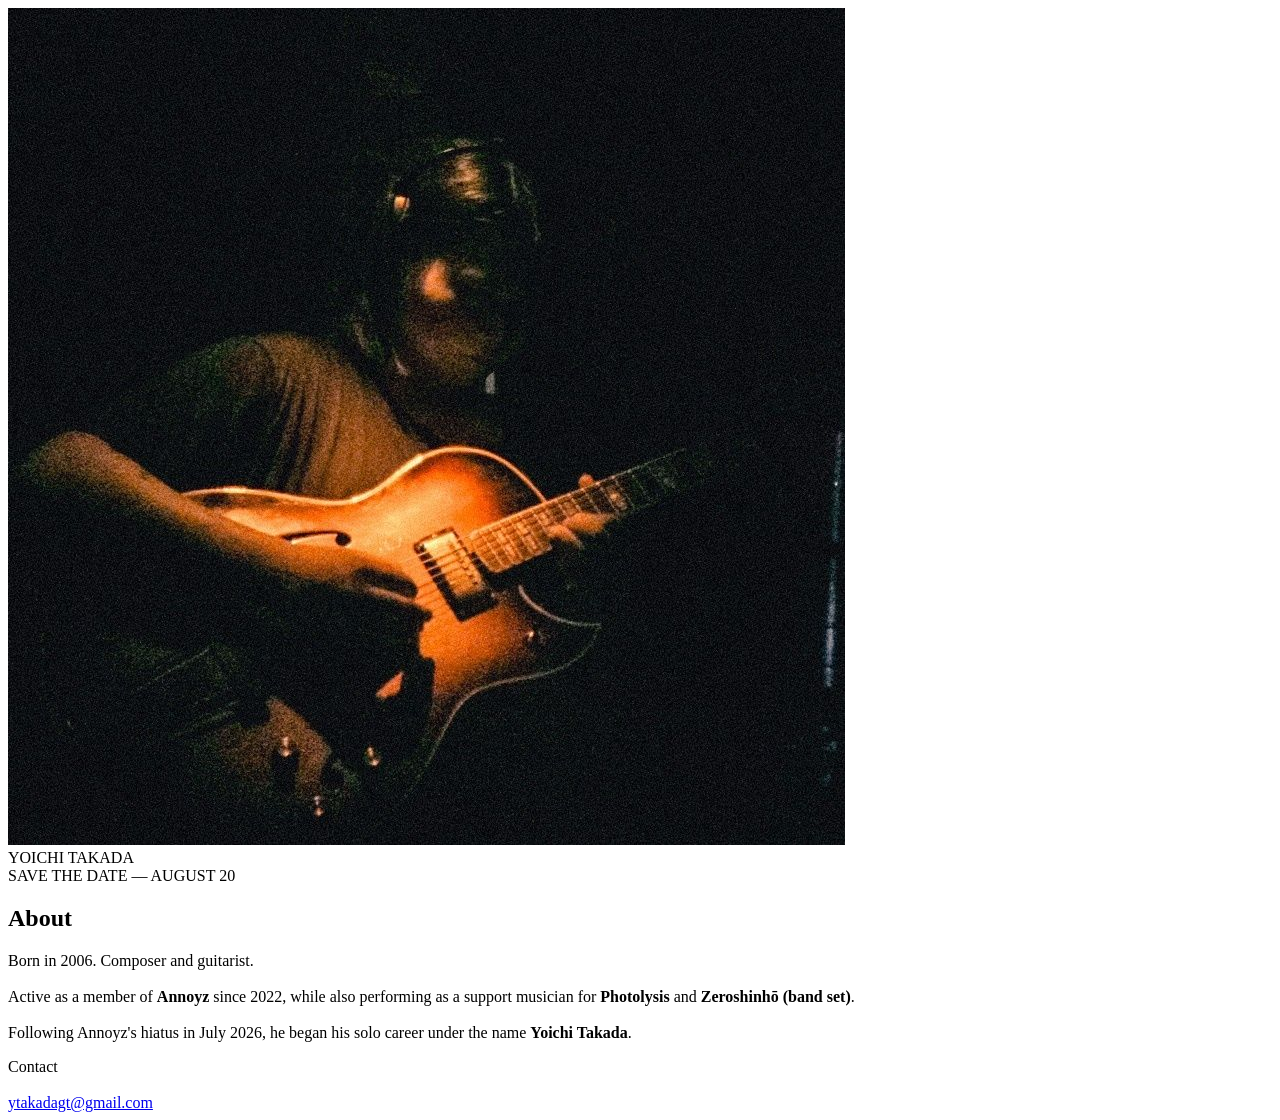
==== index.html @ 53b7234d "Add files via upload" ====
<!DOCTYPE html>
<html lang="en">

<head>

<meta charset="UTF-8">
<meta name="viewport" content="width=device-width, initial-scale=1.0">

<title>Yoichi Takada</title>

<meta name="description" content="Official website of Yoichi Takada">

<link rel="preconnect" href="https://fonts.googleapis.com">
<link rel="preconnect" href="https://fonts.gstatic.com" crossorigin>

<link href="https://fonts.googleapis.com/css2?family=Inter:wght@300;400&display=swap" rel="stylesheet">

<link rel="stylesheet" href="style.css">

</head>

<body>

<section class="hero">

    <img src="artist.jpg" alt="Yoichi Takada">

    <div class="overlay"></div>

    <div class="name">
        YOICHI TAKADA
    </div>

    <div class="date">
        SAVE THE DATE — AUGUST 20
    </div>

</section>

<section class="about">

    <h2>About</h2>

    <p>
        Born in 2006. Composer and guitarist.<br><br>

        Active as a member of <strong>Annoyz</strong> since 2022,
        while also performing as a support musician for
        <strong>Photolysis</strong> and
        <strong>Zeroshinhō (band set)</strong>.<br><br>

        Following Annoyz's hiatus in July 2026,
        he began his solo career under the name
        <strong>Yoichi Takada</strong>.
    </p>

    <div class="contact">

        Contact

        <br><br>

        <a href="mailto:ytakadagt@gmail.com">
            ytakadagt@gmail.com
        </a>

    </div>

</section>

</body>

</html>
---- style.css ----
{
    margin0;
    padding0;
    box-sizingborder-box;
}

html{
    scroll-behaviorsmooth;
}

body{

    background#111;

    colorwhite;

    font-family'Inter',sans-serif;

}

 Hero 

.hero{

    positionrelative;

    width100%;

    height100vh;

    overflowhidden;

}

.hero img{

    width100%;

    height100%;

    object-fitcover;

    animationzoom 18s linear forwards;

}

.overlay{

    positionabsolute;

    inset0;

    backgroundrgba(0,0,0,.15);

}

.name{

    positionabsolute;

    left40px;

    bottom35px;

    letter-spacing.25em;

    font-size13px;

    text-transformuppercase;

}

.date{

    positionabsolute;

    right40px;

    bottom35px;

    letter-spacing.25em;

    font-size13px;

    text-transformuppercase;

}

 About 

.about{

    max-width720px;

    margin120px auto;

    padding0 35px;

}

.about h2{

    font-size12px;

    letter-spacing.25em;

    text-transformuppercase;

    margin-bottom35px;

    font-weight400;

}

.about p{

    color#d5d5d5;

    line-height2;

    font-size15px;

    margin-bottom70px;

}

.contact{

    font-size13px;

    letter-spacing.15em;

    text-transformuppercase;

}

.contact a{

    colorwhite;

    text-decorationnone;

    border-bottom1px solid rgba(255,255,255,.35);

    padding-bottom4px;

    transition.3s;

}

.contact ahover{

    border-colorwhite;

}

@keyframes zoom{

    from{

        transformscale(1.05);

    }

    to{

        transformscale(1);

    }

}

@media (max-width768px){

.name{

    left20px;

    bottom20px;

    font-size11px;

}

.date{

    right20px;

    bottom20px;

    font-size11px;

}

.about{

    margin80px auto;

}

.about p{

    font-size14px;

}

}
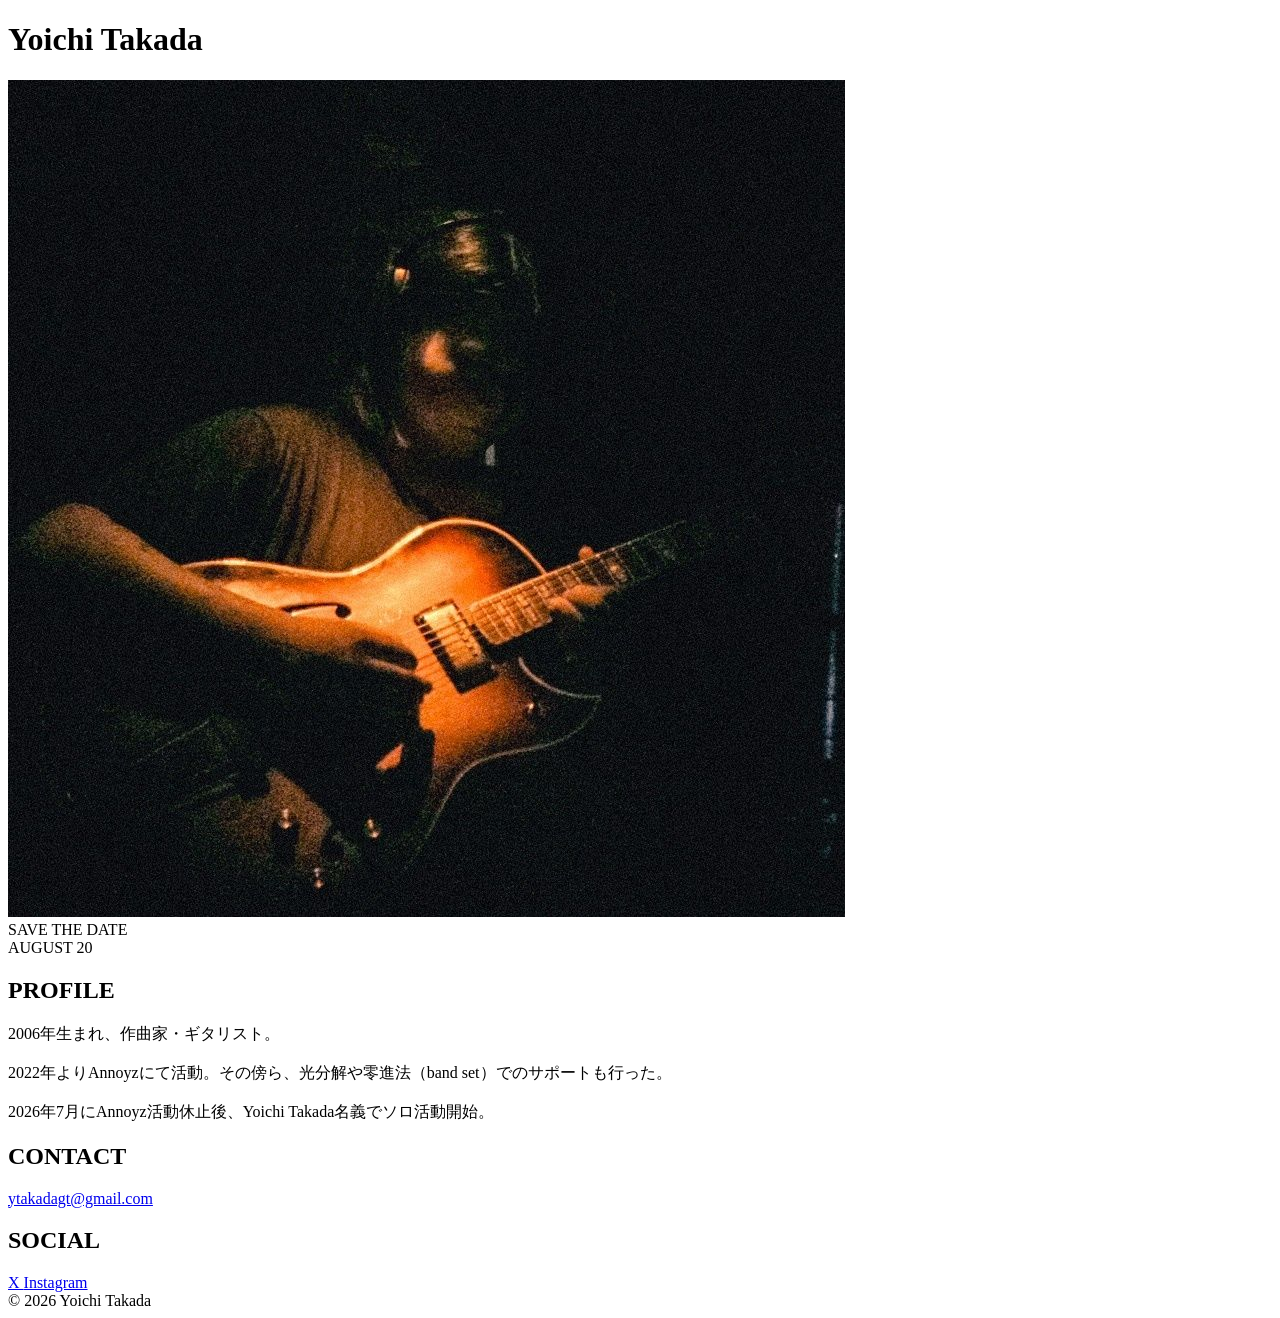
==== commit 01f037d7: "Revise index.html for official website update Updated the HTML structure and content for Yoichi Taka" ====
--- a/index.html
+++ b/index.html
@@ -1,5 +1,5 @@
 <!DOCTYPE html>
-<html lang="en">
+<html lang="ja">
 
 <head>
 
@@ -8,12 +8,12 @@
 
 <title>Yoichi Takada</title>
 
-<meta name="description" content="Official website of Yoichi Takada">
+<meta name="description" content="Official Website">
 
 <link rel="preconnect" href="https://fonts.googleapis.com">
 <link rel="preconnect" href="https://fonts.gstatic.com" crossorigin>
 
-<link href="https://fonts.googleapis.com/css2?family=Inter:wght@300;400&display=swap" rel="stylesheet">
+<link href="https://fonts.googleapis.com/css2?family=Cormorant+Garamond:wght@400;500&family=Inter:wght@300;400&display=swap" rel="stylesheet">
 
 <link rel="stylesheet" href="style.css">
 
@@ -21,53 +21,78 @@
 
 <body>
 
+<header>
+
+<h1>Yoichi Takada</h1>
+
+</header>
+
 <section class="hero">
 
-    <img src="artist.jpg" alt="Yoichi Takada">
-
-    <div class="overlay"></div>
-
-    <div class="name">
-        YOICHI TAKADA
-    </div>
-
-    <div class="date">
-        SAVE THE DATE — AUGUST 20
-    </div>
+<img src="artist.jpg" alt="Yoichi Takada">
 
 </section>
 
-<section class="about">
+<section class="announcement">
 
-    <h2>About</h2>
+<div class="save">
+SAVE THE DATE
+</div>
 
-    <p>
-        Born in 2006. Composer and guitarist.<br><br>
-
-        Active as a member of <strong>Annoyz</strong> since 2022,
-        while also performing as a support musician for
-        <strong>Photolysis</strong> and
-        <strong>Zeroshinhō (band set)</strong>.<br><br>
-
-        Following Annoyz's hiatus in July 2026,
-        he began his solo career under the name
-        <strong>Yoichi Takada</strong>.
-    </p>
-
-    <div class="contact">
-
-        Contact
-
-        <br><br>
-
-        <a href="mailto:ytakadagt@gmail.com">
-            ytakadagt@gmail.com
-        </a>
-
-    </div>
+<div class="day">
+AUGUST 20
+</div>
 
 </section>
 
+<section class="content">
+
+<h2>PROFILE</h2>
+
+<p>
+
+2006年生まれ、作曲家・ギタリスト。<br><br>
+
+2022年よりAnnoyzにて活動。その傍ら、光分解や零進法（band set）でのサポートも行った。<br><br>
+
+2026年7月にAnnoyz活動休止後、Yoichi Takada名義でソロ活動開始。
+
+</p>
+
+<h2>CONTACT</h2>
+
+<p>
+
+<a href="mailto:ytakadagt@gmail.com">
+
+ytakadagt@gmail.com
+
+</a>
+
+</p>
+
+<h2>SOCIAL</h2>
+
+<div class="social">
+
+<a href="https://x.com/takada_yoichi" target="_blank">
+X
+</a>
+
+<a href="https://www.instagram.com/yoichitakada_" target="_blank">
+Instagram
+</a>
+
+</div>
+
+</section>
+
+<footer>
+
+© 2026 Yoichi Takada
+
+</footer>
+
 </body>
 
-</html>+</html>
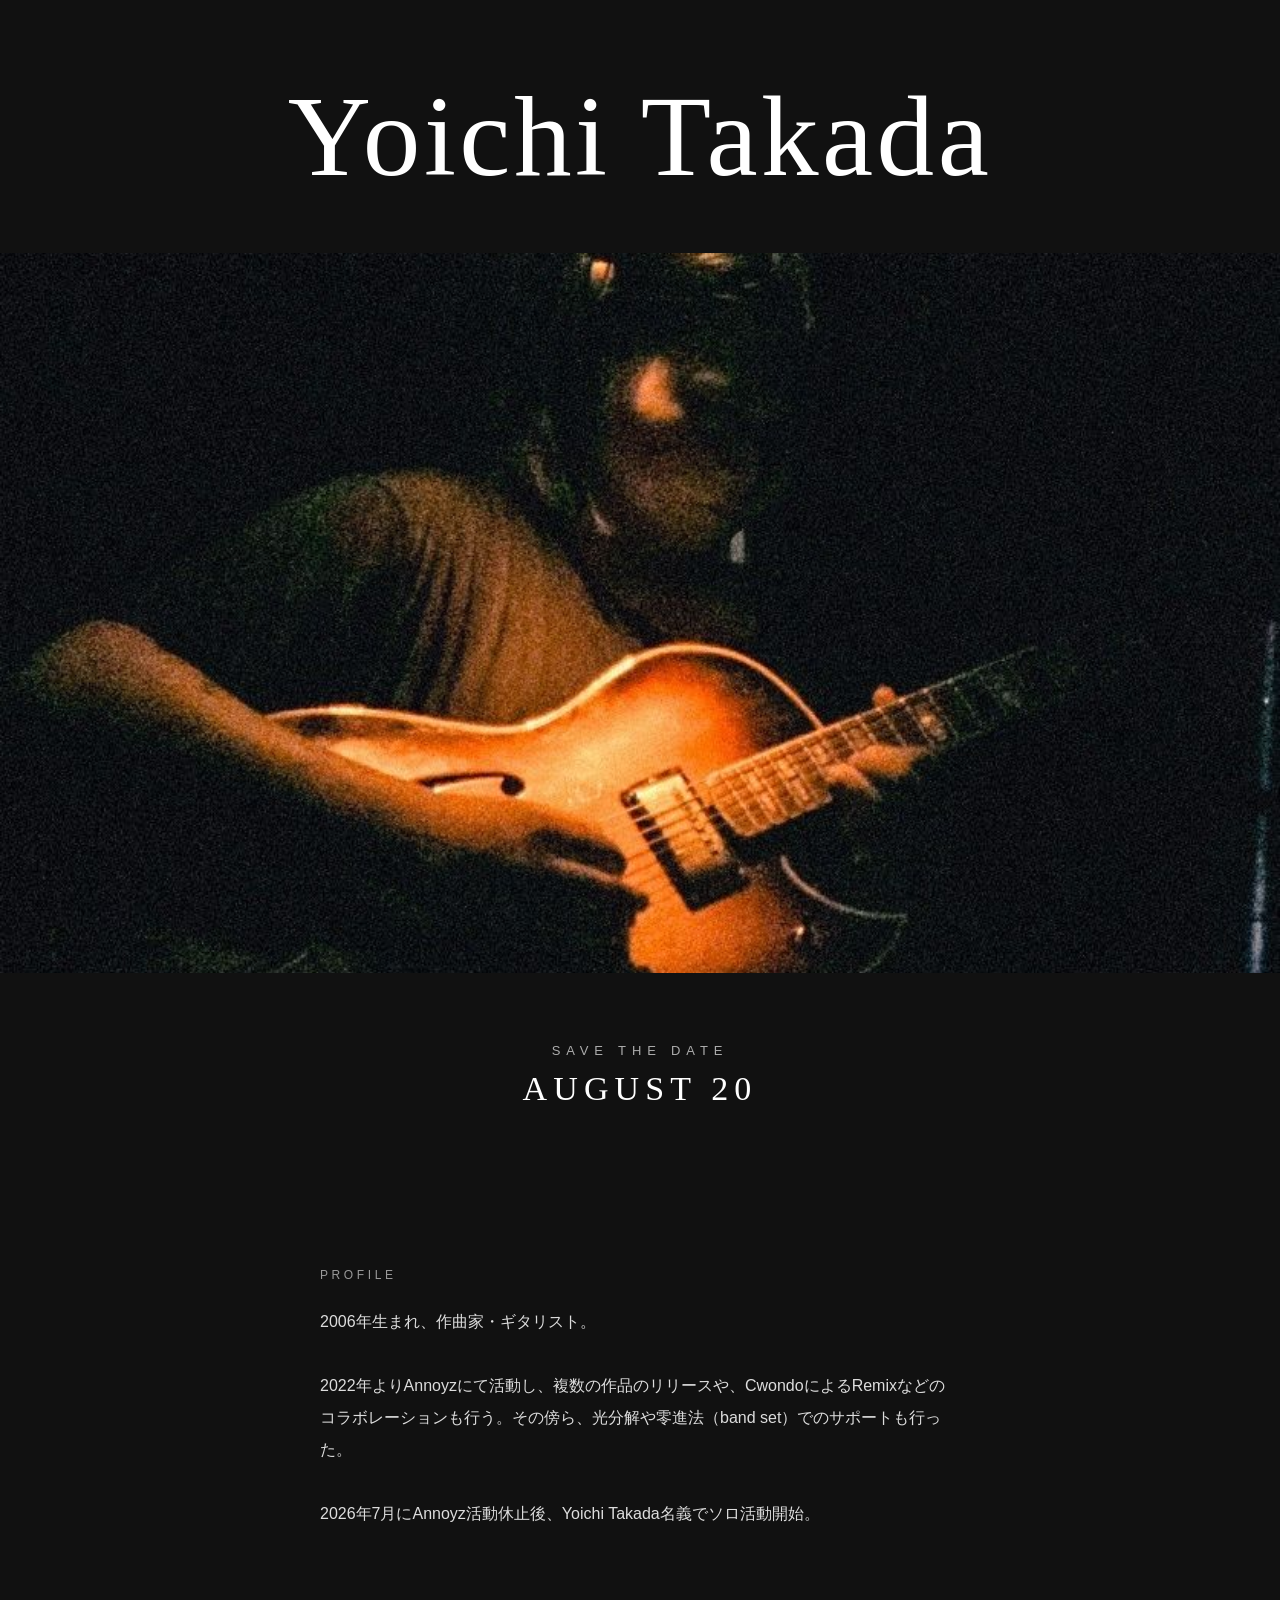
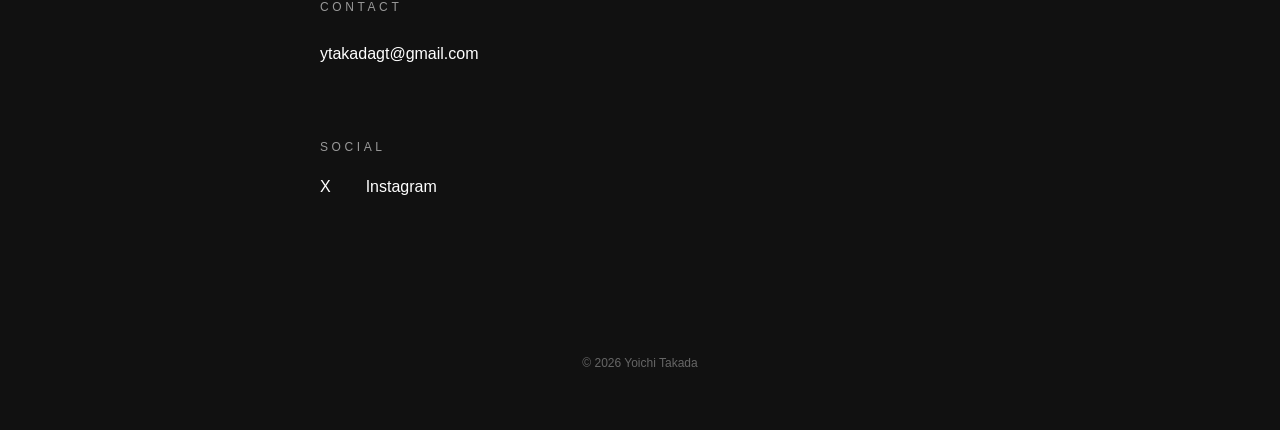
==== commit 9ce84b29: "Revise profile and contact sections in index.html Updated profile information and added collaboratio" ====
--- a/index.html
+++ b/index.html
@@ -52,9 +52,7 @@
 <p>
 
 2006年生まれ、作曲家・ギタリスト。<br><br>
-
-2022年よりAnnoyzにて活動。その傍ら、光分解や零進法（band set）でのサポートも行った。<br><br>
-
+2022年よりAnnoyzにて活動し、複数の作品のリリースや、CwondoによるRemixなどのコラボレーションも行う。その傍ら、光分解や零進法（band set）でのサポートも行った。<br><br>
 2026年7月にAnnoyz活動休止後、Yoichi Takada名義でソロ活動開始。
 
 </p>
--- a/style.css
+++ b/style.css
@@ -0,0 +1,193 @@
+*{
+    margin:0;
+    padding:0;
+    box-sizing:border-box;
+}
+
+body{
+
+    background:#111;
+
+    color:#fff;
+
+    font-family:"Inter",sans-serif;
+
+}
+
+header{
+
+    padding:70px 20px 50px;
+
+    text-align:center;
+
+}
+
+h1{
+
+    font-family:"Cormorant Garamond",serif;
+
+    font-size:clamp(56px,9vw,120px);
+
+    font-weight:400;
+
+    letter-spacing:.03em;
+
+}
+
+.hero{
+
+    width:100%;
+
+}
+
+.hero img{
+
+    display:block;
+
+    width:100%;
+
+    height:80vh;
+
+    object-fit:cover;
+
+}
+
+.announcement{
+
+    text-align:center;
+
+    padding:70px 20px 90px;
+
+}
+
+.save{
+
+    font-size:13px;
+
+    letter-spacing:.45em;
+
+    text-transform:uppercase;
+
+    opacity:.65;
+
+}
+
+.day{
+
+    margin-top:12px;
+
+    font-family:"Cormorant Garamond",serif;
+
+    font-size:34px;
+
+    letter-spacing:.18em;
+
+}
+
+.content{
+
+    max-width:700px;
+
+    margin:auto;
+
+    padding:0 30px 100px;
+
+}
+
+h2{
+
+    font-size:12px;
+
+    letter-spacing:.3em;
+
+    font-weight:400;
+
+    color:#999;
+
+    margin-bottom:24px;
+
+    margin-top:70px;
+
+}
+
+p{
+
+    font-size:16px;
+
+    line-height:2;
+
+    color:#ddd;
+
+}
+
+a{
+
+    color:white;
+
+    text-decoration:none;
+
+}
+
+a:hover{
+
+    opacity:.6;
+
+}
+
+.social{
+
+    display:flex;
+
+    gap:35px;
+
+    margin-top:20px;
+
+}
+
+footer{
+
+    text-align:center;
+
+    padding:60px;
+
+    color:#666;
+
+    font-size:12px;
+
+}
+
+@media(max-width:768px){
+
+h1{
+
+    font-size:60px;
+
+}
+
+.hero img{
+
+    height:60vh;
+
+}
+
+.day{
+
+    font-size:24px;
+
+}
+
+.content{
+
+    padding:0 24px 80px;
+
+}
+
+.social{
+
+    flex-direction:column;
+
+    gap:15px;
+
+}
+
+}
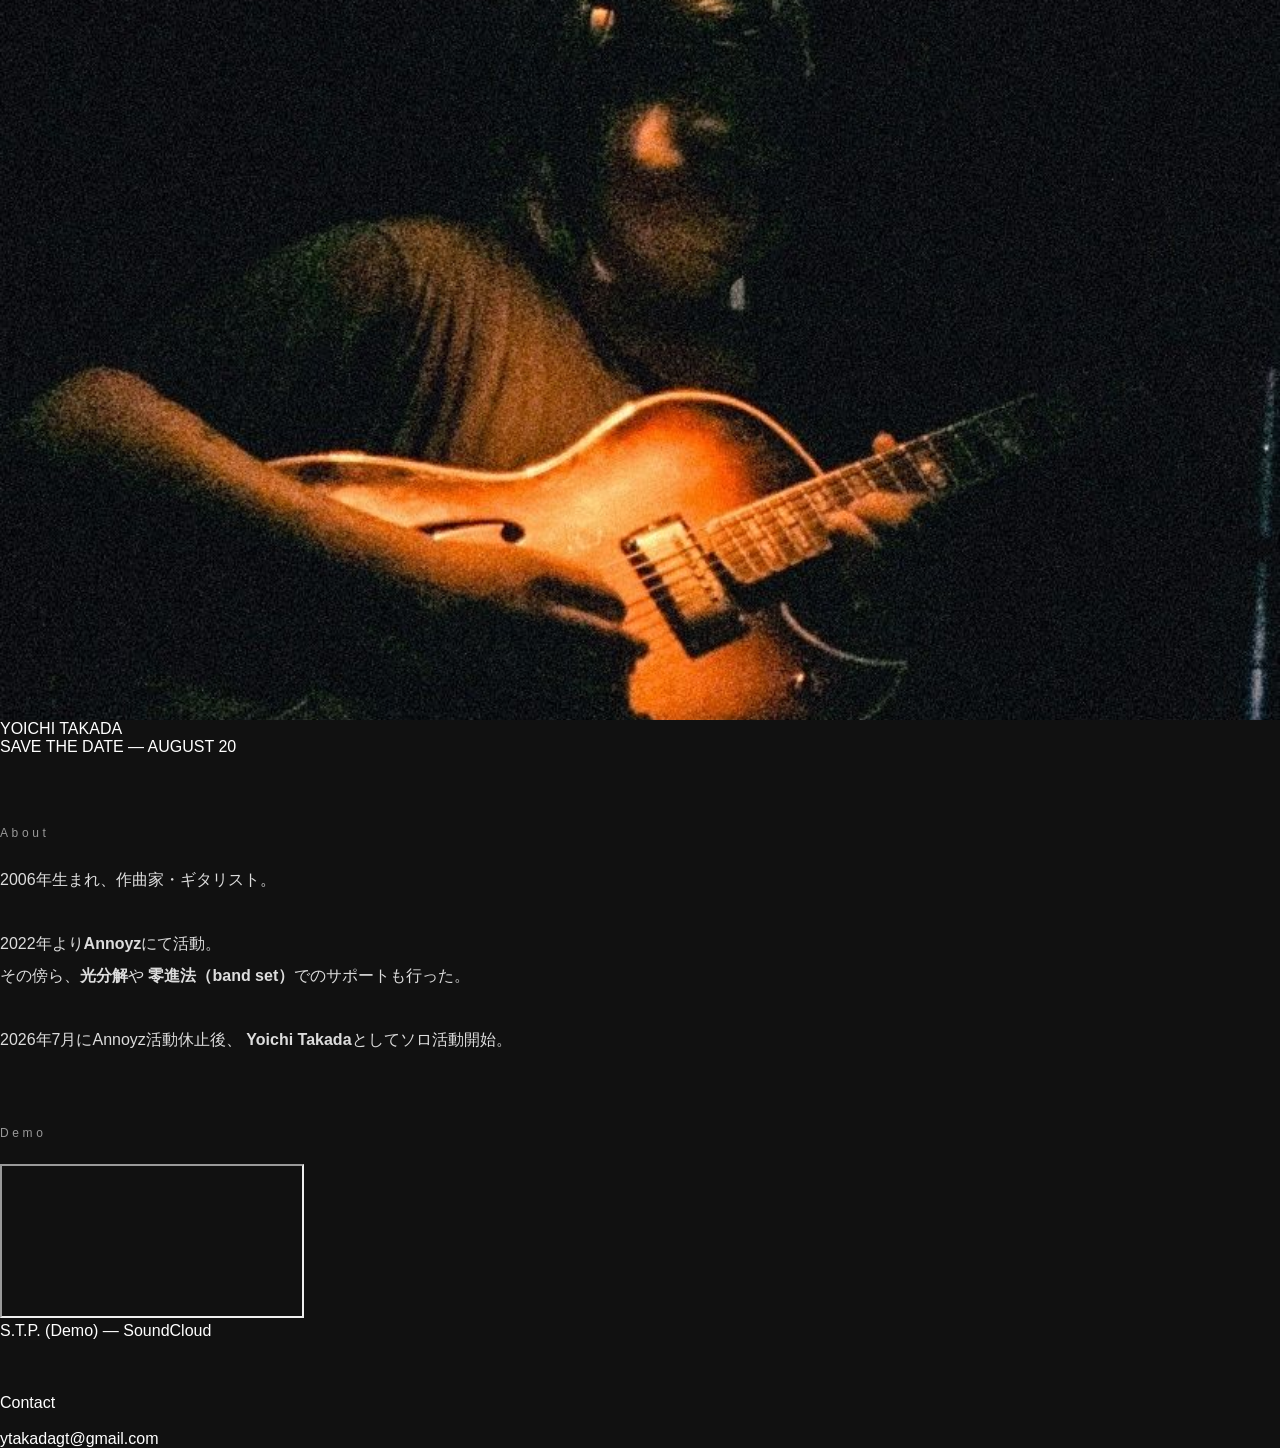
==== commit b88c3bc8: "Update index.html" ====
--- a/index.html
+++ b/index.html
@@ -1,5 +1,5 @@
 <!DOCTYPE html>
-<html lang="ja">
+<html lang="en">
 
 <head>
 
@@ -8,12 +8,12 @@
 
 <title>Yoichi Takada</title>
 
-<meta name="description" content="Official Website">
+<meta name="description" content="Official website of Yoichi Takada">
 
 <link rel="preconnect" href="https://fonts.googleapis.com">
 <link rel="preconnect" href="https://fonts.gstatic.com" crossorigin>
 
-<link href="https://fonts.googleapis.com/css2?family=Cormorant+Garamond:wght@400;500&family=Inter:wght@300;400&display=swap" rel="stylesheet">
+<link href="https://fonts.googleapis.com/css2?family=Inter:wght@300;400&display=swap" rel="stylesheet">
 
 <link rel="stylesheet" href="style.css">
 
@@ -21,75 +21,69 @@
 
 <body>
 
-<header>
-
-<h1>Yoichi Takada</h1>
-
-</header>
-
 <section class="hero">
 
-<img src="artist.jpg" alt="Yoichi Takada">
+    <img src="artist.jpg" alt="Yoichi Takada">
+
+    <div class="overlay"></div>
+
+    <div class="name">
+        YOICHI TAKADA
+    </div>
+
+    <div class="date">
+        SAVE THE DATE — AUGUST 20
+    </div>
 
 </section>
 
-<section class="announcement">
+<section class="about">
 
-<div class="save">
-SAVE THE DATE
-</div>
+    <h2>About</h2>
 
-<div class="day">
-AUGUST 20
-</div>
+    <p>
+        2006年生まれ、作曲家・ギタリスト。<br><br>
+
+        2022年より<strong>Annoyz</strong>にて活動。<br>
+        その傍ら、<strong>光分解</strong>や
+        <strong>零進法（band set）</strong>でのサポートも行った。<br><br>
+
+        2026年7月にAnnoyz活動休止後、
+        <strong>Yoichi Takada</strong>としてソロ活動開始。
+    </p>
+
+    <h2>Demo</h2>
+
+    <iframe
+        src="https://www.youtube.com/embed/60GhlmICBAw"
+        title="Demo"
+        allow="accelerometer; autoplay; clipboard-write; encrypted-media; gyroscope; picture-in-picture; web-share"
+        allowfullscreen>
+    </iframe>
+
+    <div class="contact">
+
+        <a href="https://soundcloud.com/gtkyv4ghlfkr/s-t-p-demo?si=6cf0190f901647ad8d19c75498f83e5d&utm_source=clipboard&utm_medium=text&utm_campaign=social_sharing" target="_blank">
+            S.T.P. (Demo) — SoundCloud
+        </a>
+
+    </div>
+
+    <br><br><br>
+
+    <div class="contact">
+
+        Contact
+
+        <br><br>
+
+        <a href="mailto:ytakadagt@gmail.com">
+            ytakadagt@gmail.com
+        </a>
+
+    </div>
 
 </section>
-
-<section class="content">
-
-<h2>PROFILE</h2>
-
-<p>
-
-2006年生まれ、作曲家・ギタリスト。<br><br>
-2022年よりAnnoyzにて活動し、複数の作品のリリースや、CwondoによるRemixなどのコラボレーションも行う。その傍ら、光分解や零進法（band set）でのサポートも行った。<br><br>
-2026年7月にAnnoyz活動休止後、Yoichi Takada名義でソロ活動開始。
-
-</p>
-
-<h2>CONTACT</h2>
-
-<p>
-
-<a href="mailto:ytakadagt@gmail.com">
-
-ytakadagt@gmail.com
-
-</a>
-
-</p>
-
-<h2>SOCIAL</h2>
-
-<div class="social">
-
-<a href="https://x.com/takada_yoichi" target="_blank">
-X
-</a>
-
-<a href="https://www.instagram.com/yoichitakada_" target="_blank">
-Instagram
-</a>
-
-</div>
-
-</section>
-
-<footer>
-
-© 2026 Yoichi Takada
-
-</footer>
 
 </body>
 
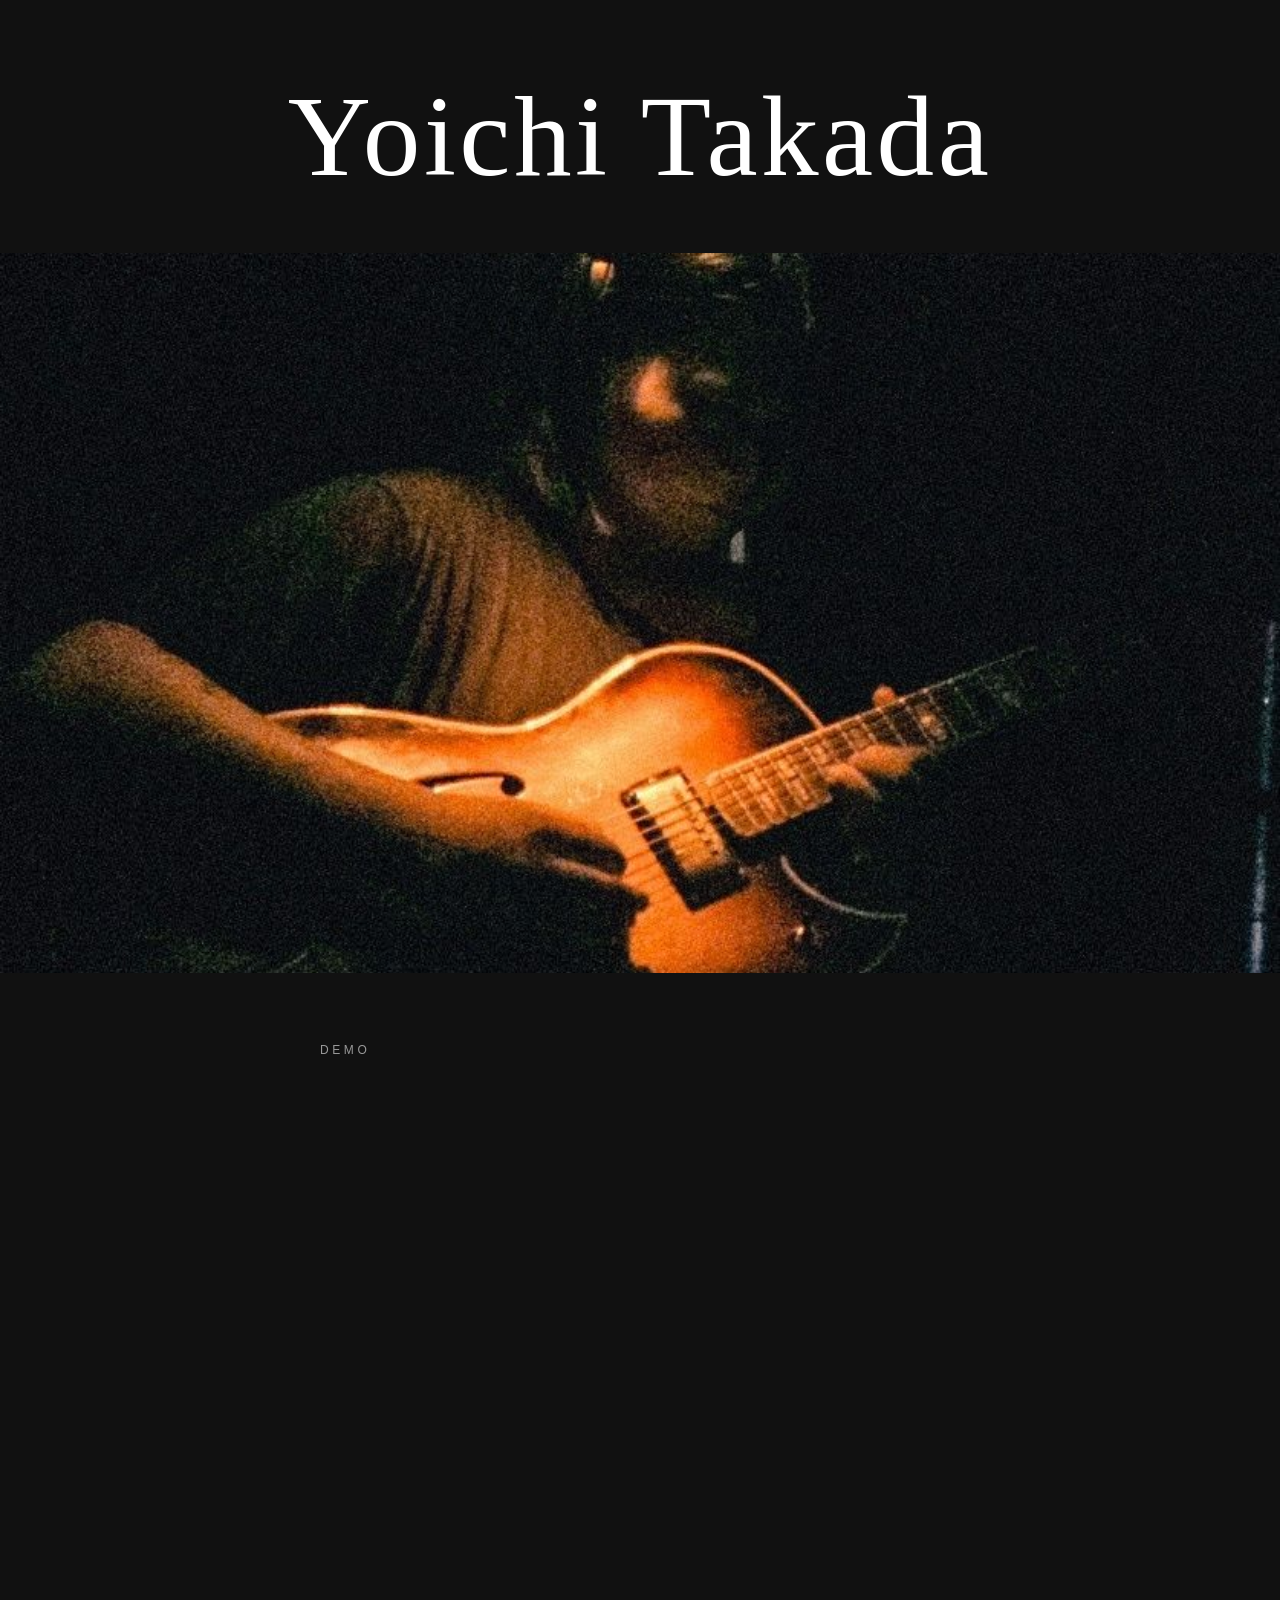
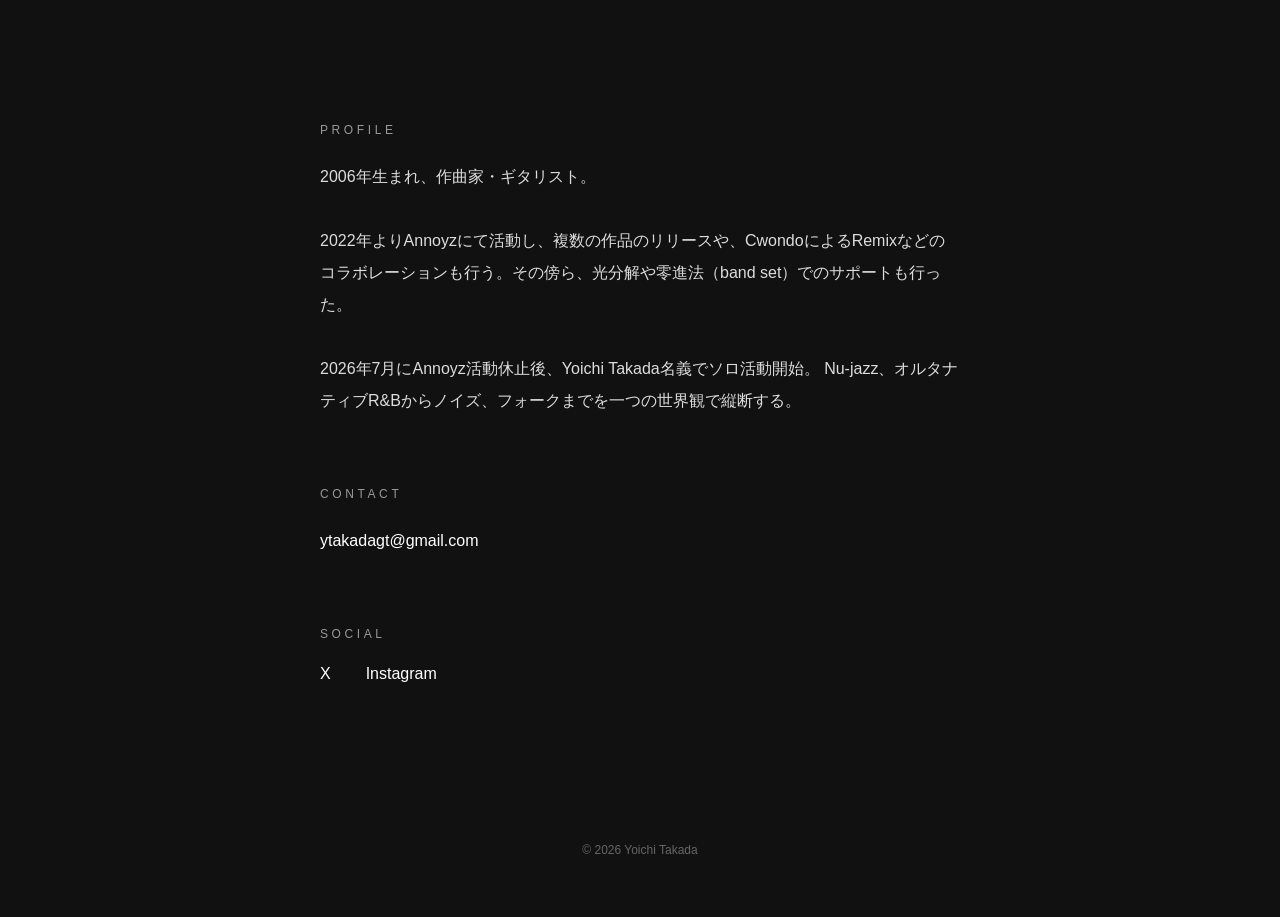
==== commit d5aff1fe: "Remove announcement section from index.html Removed the announcement section and its content from th" ====
--- a/index.html
+++ b/index.html
@@ -1,90 +1,100 @@
-<!DOCTYPE html>
-<html lang="en">
-
-<head>
-
-<meta charset="UTF-8">
-<meta name="viewport" content="width=device-width, initial-scale=1.0">
-
-<title>Yoichi Takada</title>
-
-<meta name="description" content="Official website of Yoichi Takada">
-
-<link rel="preconnect" href="https://fonts.googleapis.com">
-<link rel="preconnect" href="https://fonts.gstatic.com" crossorigin>
-
-<link href="https://fonts.googleapis.com/css2?family=Inter:wght@300;400&display=swap" rel="stylesheet">
-
-<link rel="stylesheet" href="style.css">
-
-</head>
-
-<body>
-
-<section class="hero">
-
-    <img src="artist.jpg" alt="Yoichi Takada">
-
-    <div class="overlay"></div>
-
-    <div class="name">
-        YOICHI TAKADA
-    </div>
-
-    <div class="date">
-        SAVE THE DATE — AUGUST 20
-    </div>
-
-</section>
-
-<section class="about">
-
-    <h2>About</h2>
-
-    <p>
-        2006年生まれ、作曲家・ギタリスト。<br><br>
-
-        2022年より<strong>Annoyz</strong>にて活動。<br>
-        その傍ら、<strong>光分解</strong>や
-        <strong>零進法（band set）</strong>でのサポートも行った。<br><br>
-
-        2026年7月にAnnoyz活動休止後、
-        <strong>Yoichi Takada</strong>としてソロ活動開始。
-    </p>
-
-    <h2>Demo</h2>
-
-    <iframe
-        src="https://www.youtube.com/embed/60GhlmICBAw"
-        title="Demo"
-        allow="accelerometer; autoplay; clipboard-write; encrypted-media; gyroscope; picture-in-picture; web-share"
-        allowfullscreen>
-    </iframe>
-
-    <div class="contact">
-
-        <a href="https://soundcloud.com/gtkyv4ghlfkr/s-t-p-demo?si=6cf0190f901647ad8d19c75498f83e5d&utm_source=clipboard&utm_medium=text&utm_campaign=social_sharing" target="_blank">
-            S.T.P. (Demo) — SoundCloud
-        </a>
-
-    </div>
-
-    <br><br><br>
-
-    <div class="contact">
-
-        Contact
-
-        <br><br>
-
-        <a href="mailto:ytakadagt@gmail.com">
-            ytakadagt@gmail.com
-        </a>
-
-    </div>
-
-</section>
-
-</body>
-
-</html>
+<!DOCTYPE html>
+<html lang="ja">
+
+<head>
+
+<meta charset="UTF-8">
+<meta name="viewport" content="width=device-width, initial-scale=1.0">
+
+<title>Yoichi Takada</title>
+
+<meta name="description" content="Official Website">
+
+<link rel="preconnect" href="https://fonts.googleapis.com">
+<link rel="preconnect" href="https://fonts.gstatic.com" crossorigin>
+
+<link href="https://fonts.googleapis.com/css2?family=Cormorant+Garamond:wght@400;500&family=Inter:wght@300;400&display=swap" rel="stylesheet">
+
+<link rel="stylesheet" href="style.css">
+
+</head>
+
+<body>
+
+<header>
+
+<h1>Yoichi Takada</h1>
+
+</header>
+
+<section class="hero">
+
+<img src="artist.jpg" alt="Yoichi Takada">
+
+
+</section>
+
+<section class="content">
+
+<h2>DEMO</h2>
+
+<div class="demo-container">
+
+<div class="soundcloud-player">
+<iframe width="100%" height="166" scrolling="no" frameborder="no" allow="autoplay" src="https://w.soundcloud.com/player/?url=https%3A%2F%2Fsoundcloud.com%2Fgtkyv4ghlfkr%2Fs-t-p-demo&color=%23ffffff&auto_play=false&hide_related=false&show_comments=true&show_user=true&show_reposts=false&show_teaser=true"></iframe>
+</div>
+
+<div class="youtube-player">
+<iframe width="100%" height="315" src="https://www.youtube.com/embed/60GhlmICBAw?si=C2VjLHRSBsSWQj7h" title="YouTube video player" frameborder="0" allow="accelerometer; autoplay; clipboard-write; encrypted-media; gyroscope; picture-in-picture; web-share" referrerpolicy="strict-origin-when-cross-origin" allowfullscreen></iframe>
+</div>
+
+</div>
+
+<h2>PROFILE</h2>
+
+<p>
+
+2006年生まれ、作曲家・ギタリスト。<br><br>
+2022年よりAnnoyzにて活動し、複数の作品のリリースや、CwondoによるRemixなどのコラボレーションも行う。その傍ら、光分解や零進法（band set）でのサポートも行った。<br><br>
+2026年7月にAnnoyz活動休止後、Yoichi Takada名義でソロ活動開始。
+Nu-jazz、オルタナティブR&Bからノイズ、フォークまでを一つの世界観で縦断する。
+
+</p>
+
+<h2>CONTACT</h2>
+
+<p>
+
+<a href="mailto:ytakadagt@gmail.com">
+
+ytakadagt@gmail.com
+
+</a>
+
+</p>
+
+<h2>SOCIAL</h2>
+
+<div class="social">
+
+<a href="https://x.com/takada_yoichi" target="_blank">
+X
+</a>
+
+<a href="https://www.instagram.com/yoichitakada_" target="_blank">
+Instagram
+</a>
+
+</div>
+
+</section>
+
+<footer>
+
+© 2026 Yoichi Takada
+
+</footer>
+
+</body>
+
+</html>
--- a/style.css
+++ b/style.css
@@ -144,6 +144,59 @@
 
 }
 
+/* Demo Players Container */
+.demo-container{
+
+    display:flex;
+
+    flex-direction:column;
+
+    gap:40px;
+
+    margin-top:30px;
+
+    margin-bottom:40px;
+
+}
+
+.soundcloud-player{
+
+    width:100%;
+
+    border-radius:4px;
+
+    overflow:hidden;
+
+}
+
+.soundcloud-player iframe{
+
+    display:block;
+
+}
+
+.youtube-player{
+
+    width:100%;
+
+    aspect-ratio:16/9;
+
+    border-radius:4px;
+
+    overflow:hidden;
+
+}
+
+.youtube-player iframe{
+
+    width:100%;
+
+    height:100%;
+
+    display:block;
+
+}
+
 footer{
 
     text-align:center;
@@ -190,4 +243,18 @@
 
 }
 
-}
+.demo-container{
+
+    gap:30px;
+
+    margin-bottom:30px;
+
+}
+
+.youtube-player{
+
+    aspect-ratio:16/9;
+
+}
+
+}
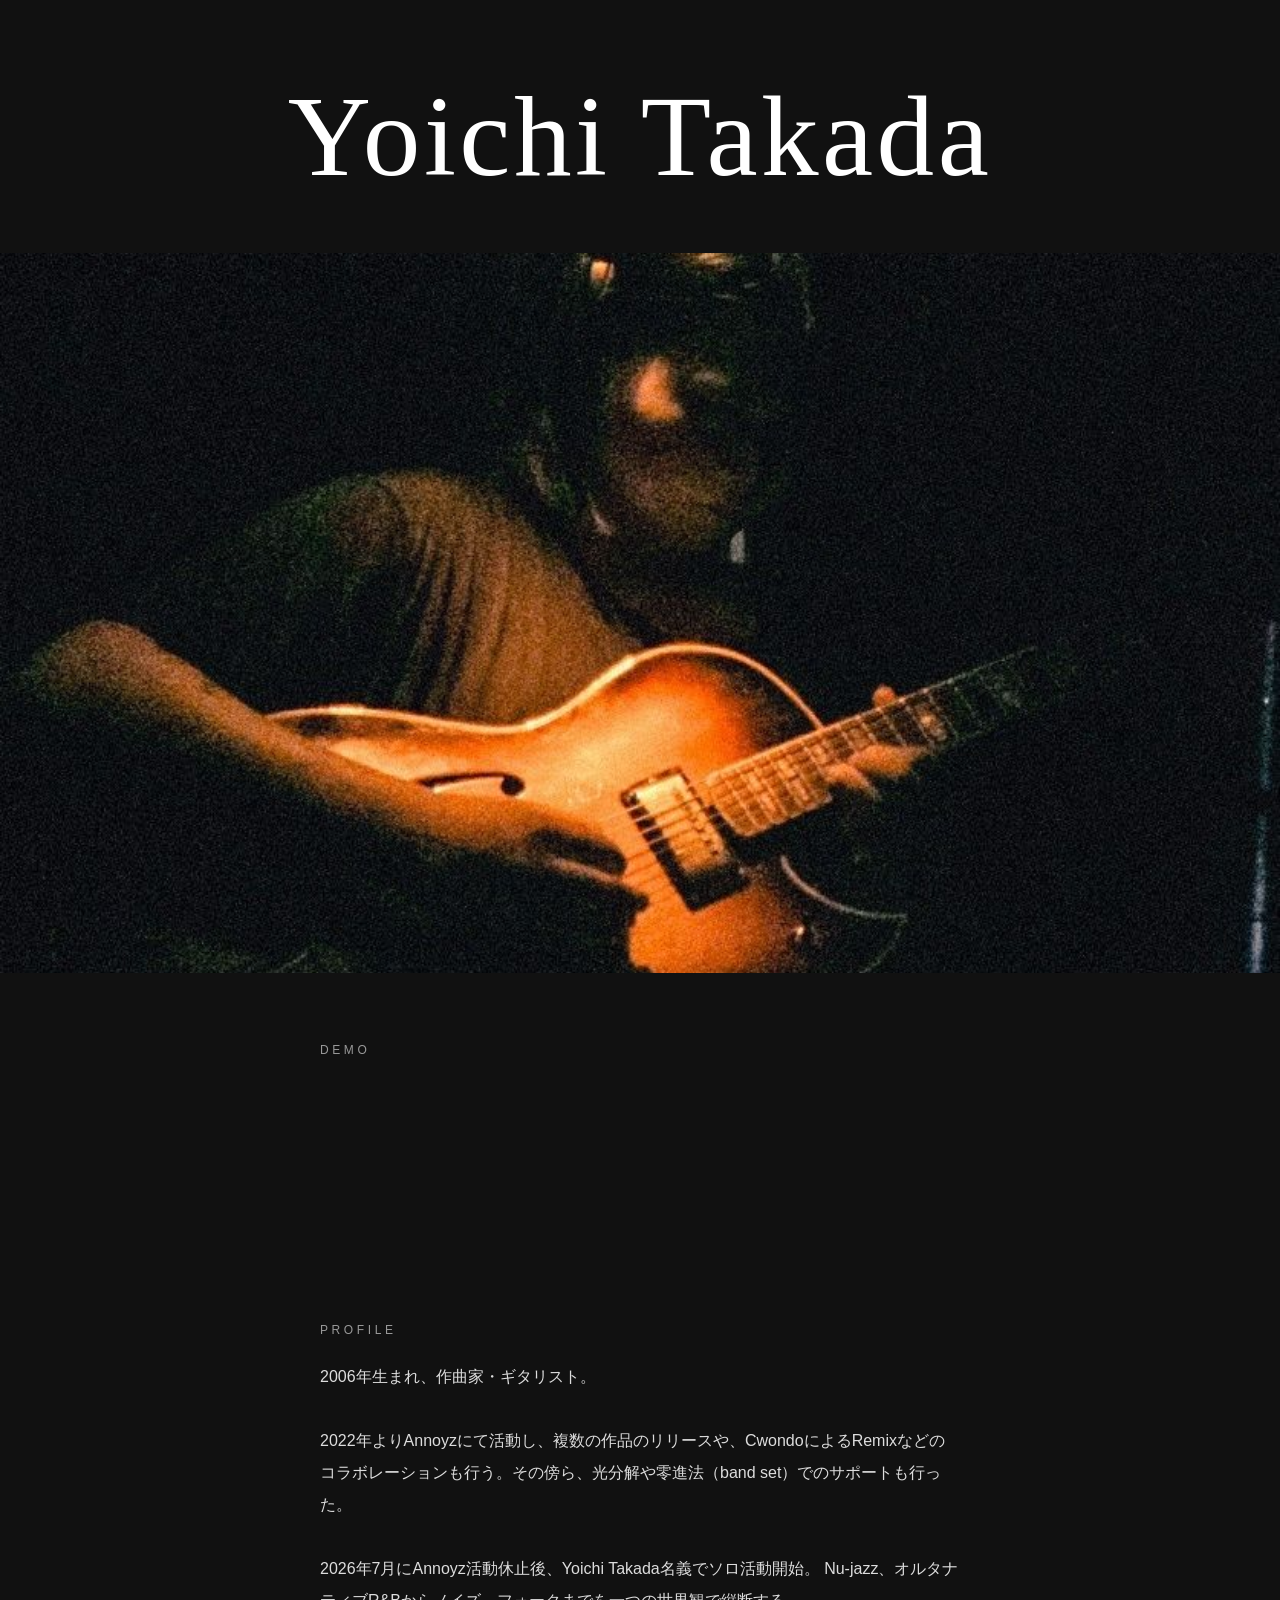
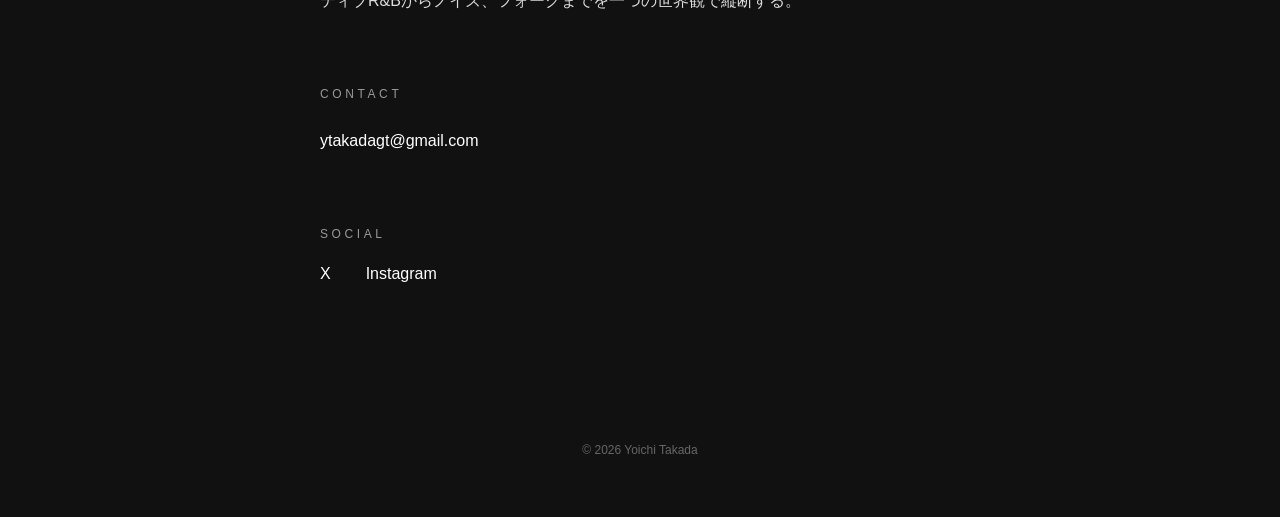
==== commit 27e4a48a: "Update index.html" ====
--- a/index.html
+++ b/index.html
@@ -44,9 +44,6 @@
 <iframe width="100%" height="166" scrolling="no" frameborder="no" allow="autoplay" src="https://w.soundcloud.com/player/?url=https%3A%2F%2Fsoundcloud.com%2Fgtkyv4ghlfkr%2Fs-t-p-demo&color=%23ffffff&auto_play=false&hide_related=false&show_comments=true&show_user=true&show_reposts=false&show_teaser=true"></iframe>
 </div>
 
-<div class="youtube-player">
-<iframe width="100%" height="315" src="https://www.youtube.com/embed/60GhlmICBAw?si=C2VjLHRSBsSWQj7h" title="YouTube video player" frameborder="0" allow="accelerometer; autoplay; clipboard-write; encrypted-media; gyroscope; picture-in-picture; web-share" referrerpolicy="strict-origin-when-cross-origin" allowfullscreen></iframe>
-</div>
 
 </div>
 
